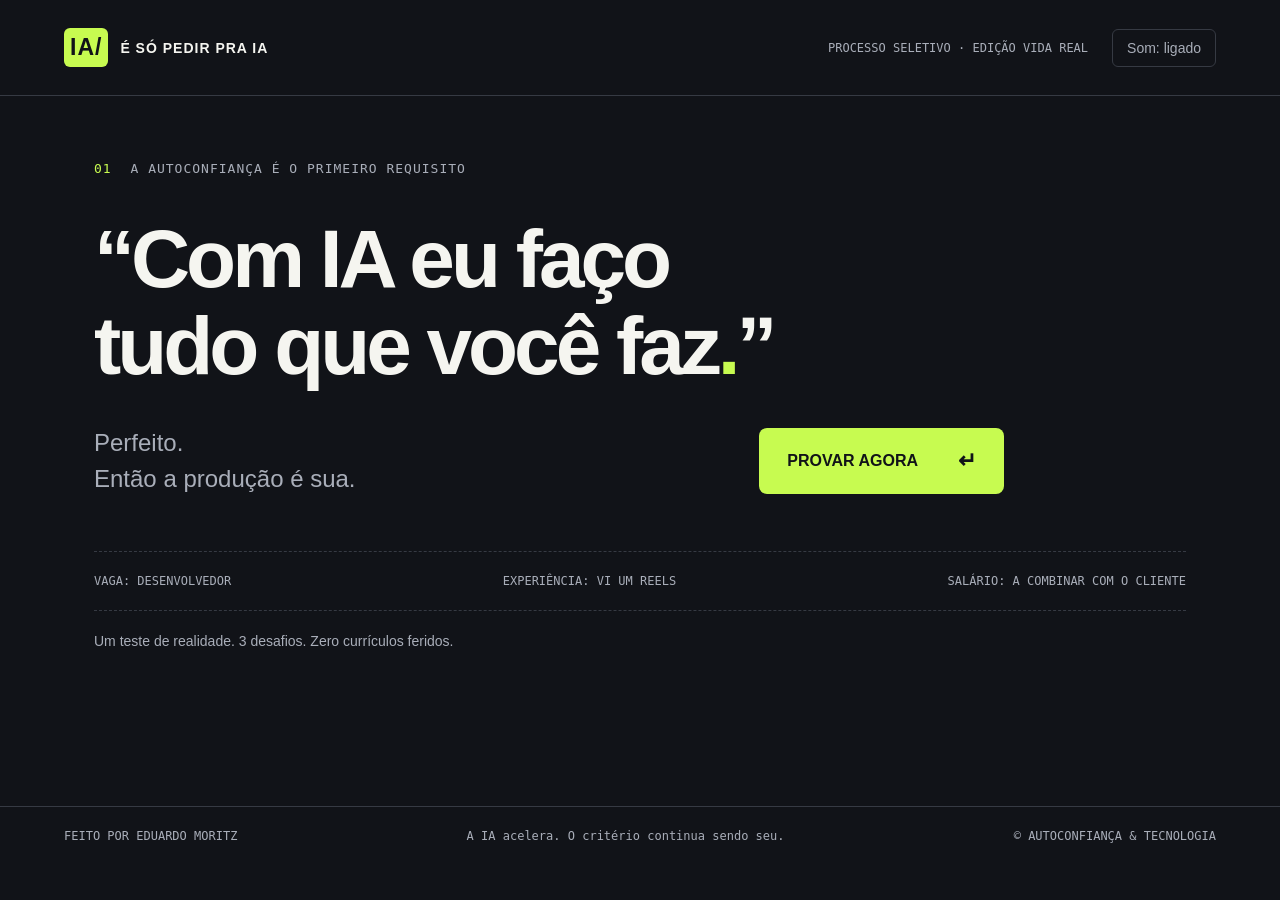
==== index.html @ 0b8c3782 "Restore Eduardo Moritz attribution in the footer" ====
<!doctype html><html lang="pt-BR"><head><meta charset="utf-8"><meta name="viewport" content="width=device-width,initial-scale=1"><meta name="theme-color" content="#111318"><title>É Só Pedir pra IA — o desafio</title><meta name="description" content="A IA faz tudo? Então vem assumir a produção. Um desafio para quem acha que desenvolver é só escrever um prompt."><link rel="icon" href="favicon.svg"><link rel="stylesheet" href="style.css"><script>
// Change to true to restore the story chooser and enable Fiscal de IA.
const FISCAL_ENABLED = false;
</script></head><body><header><a class="brand" href="./"><span class="logo">IA/</span> É SÓ PEDIR PRA IA</a><span class="edition">PROCESSO SELETIVO · EDIÇÃO VIDA REAL</span><button id="sound" class="quiet" aria-pressed="true">Som: ligado</button></header><main><section class="intro" id="intro"><div class="eyebrow"><span>01</span> A AUTOCONFIANÇA É O PRIMEIRO REQUISITO</div><h1>“Com IA eu faço<br>tudo que você faz<span class="lime">.</span>”</h1><div class="intro-bottom"><p>Perfeito.<br>Então a produção é sua.</p><button class="primary" id="start">PROVAR AGORA <span>↵</span></button></div><div class="ticket"><span>VAGA: DESENVOLVEDOR</span><span>EXPERIÊNCIA: VI UM REELS</span><span>SALÁRIO: A COMBINAR COM O CLIENTE</span></div><div class="aside-note">Um teste de realidade. 3 desafios. Zero currículos feridos.</div></section><section id="game" hidden><div class="game-top"><span id="stageLabel" class="eyebrow">DESAFIO 01 / 03</span><span id="confidence">AUTOCONFIANÇA: 100%</span></div><div class="progress"><i id="progress"></i></div><div class="workspace"><div class="window-bar"><span>● ● ●</span><span id="windowTitle">primeiro-dia.exe</span><span>VOCÊ / ADMIN</span></div><div class="game-content" id="content" aria-live="polite"></div></div><div class="game-foot"><span>Todos os clientes e incidentes são fictícios. O sofrimento é familiar.</span><button class="quiet" id="restart">Recomeçar</button></div></section></main><footer><span>FEITO POR EDUARDO MORITZ</span><span>A IA acelera. O critério continua sendo seu.</span><span>© AUTOCONFIANÇA & TECNOLOGIA</span></footer><div id="toast" role="status"></div><template id="storyChooser"><div class="eyebrow"><span>02 HISTÓRIAS</span> AUTOCONFIANÇA NÃO FALTA</div><h1>Escolha sua<br>especialidade<span class="lime">.</span></h1><p class="sub">Duas brincadeiras para quem tem certeza de que é fácil.</p><div class="story-grid"><article class="story-card"><div class="story-icon" aria-hidden="true">&lt;/&gt;</div><div class="eyebrow">01 · PRODUÇÃO É SUA</div><h2>É Só Pedir pra IA</h2><p>Meu trabalho é fácil? Então assume aqui rapidinho.</p><button class="primary" id="start">Eu faço em 30 segundos ↗</button><span class="story-meta">3 desafios · cliente incluso · sem cadastro</span></article><article class="story-card fiscal-card"><div class="story-icon" aria-hidden="true">IA?</div><div class="eyebrow">02 · REDDIT SOB INVESTIGAÇÃO</div><h2>Fiscal de IA</h2><p>Você reconhece texto de IA só de olhar?</p><button class="primary" id="startFiscal">Pode deixar que eu identifico ↗</button><span class="story-meta">10 textos · diploma por feeling · sem cadastro</span></article></div><div class="aside-note">Som ligado após sua primeira interação. Convicção ligada desde sempre.</div></template><script src="app.js"></script>
<script>
if (FISCAL_ENABLED) {
  $('intro').replaceChildren($('storyChooser').content.cloneNode(true));
  document.title = 'É Só Pedir pra IA — escolha sua história';
  document.querySelector('meta[name="description"]').content = 'Duas histórias: assuma a produção ou teste seu feeling no Fiscal de IA. Desafios curtos, humor e certificados.';
  document.querySelector('.edition').textContent = 'DUAS HISTÓRIAS · ZERO HUMILDADE';
  $('restart').textContent = 'Escolher história';
  const script = document.createElement('script');
  script.src = 'fiscal.js';
  document.body.append(script);
} else if (location.hash === '#fiscal-de-ia') {
  history.replaceState(null, '', location.pathname + location.search);
}
</script></body></html>
---- style.css ----
:root{--bg:#111318;--panel:#1a1d24;--line:#363a43;--muted:#a9aeb9;--lime:#c7fb50;--red:#ff7d83}*{box-sizing:border-box}body{margin:0;background:var(--bg);color:#f5f5f0;font-family:Arial,Helvetica,sans-serif;font-size:16px}button,a{-webkit-tap-highlight-color:transparent}button{font:inherit;cursor:pointer}button:focus-visible,a:focus-visible{outline:3px solid var(--lime);outline-offset:5px}[hidden]{display:none!important}header{max-width:1440px;margin:auto;padding:28px 5%;display:flex;gap:24px;align-items:center;border-bottom:1px solid var(--line)}a.brand{text-decoration:none;color:inherit;display:flex;align-items:center;gap:12px;font-size:14px;font-weight:800;letter-spacing:1px}.logo{background:var(--lime);color:var(--bg);font-size:23px;padding:6px;border-radius:6px}.edition{font:12px monospace;color:var(--muted);margin-left:auto}.quiet{border:1px solid var(--line);background:transparent;color:var(--muted);padding:10px 14px;border-radius:6px;font-size:14px}.quiet:hover{color:white;border-color:var(--muted)}main{max-width:1220px;margin:auto;padding:65px 5% 50px;min-height:calc(100vh - 190px)}.eyebrow{font:13px monospace;letter-spacing:1px;color:var(--muted)}.eyebrow span{display:inline-block;color:var(--lime);margin-right:10px}.intro h1{font-size:clamp(46px,6.4vw,86px);line-height:1.06;letter-spacing:-4px;margin:40px 0 35px;font-weight:850}.lime{color:var(--lime)}.intro-bottom{display:flex;align-items:center;justify-content:space-between;gap:24px;max-width:910px}.intro-bottom p{font-size:24px;color:var(--muted);line-height:1.5;margin:0}.primary{background:var(--lime);border:0;border-radius:8px;color:var(--bg);padding:20px 28px;font-weight:800;display:inline-flex;gap:40px;align-items:center;min-height:56px}.primary:hover{background:#dbff8c;transform:translateY(-2px)}.primary span{font-size:22px}.ticket{margin-top:54px;border-top:1px dashed var(--line);border-bottom:1px dashed var(--line);padding:22px 0;display:flex;gap:22px;justify-content:space-between;font:12px monospace;color:var(--muted)}.aside-note{margin-top:22px;font-size:14px;color:var(--muted)}footer{padding:22px 5%;max-width:1440px;margin:auto;border-top:1px solid var(--line);display:flex;justify-content:space-between;gap:24px;font:12px monospace;color:var(--muted)}.game-top{display:flex;justify-content:space-between;gap:15px;font:13px monospace;color:var(--lime)}.progress{height:3px;background:var(--line);margin:16px 0 30px}.progress i{display:block;height:100%;background:var(--lime);transition:width .4s}.workspace{background:var(--panel);border:1px solid var(--line);border-radius:12px;overflow:hidden}.window-bar{display:flex;justify-content:space-between;padding:16px 20px;background:#22262f;border-bottom:1px solid var(--line);color:var(--muted);font:12px monospace}.window-bar span:first-child{color:#747984;letter-spacing:4px}.game-content{padding:32px}.game-content h2{font-size:clamp(29px,4vw,44px);letter-spacing:-1.5px;margin:8px 0 14px}.sub{color:var(--muted);line-height:1.65;margin:0 0 24px}.arena{height:240px;border:1px dashed #4c525f;background:#13151b;border-radius:8px;position:relative;overflow:hidden}.escape{position:absolute;left:calc(50% - 90px);top:90px;min-width:180px;transition:left .15s,top .15s}.game-foot{display:flex;gap:20px;justify-content:space-between;align-items:center;margin-top:20px;color:var(--muted);font-size:13px}.row{display:flex;gap:12px;flex-wrap:wrap;margin-top:24px}.secondary{border:1px solid var(--line);background:#292e38;border-radius:8px;color:white;padding:15px 20px;min-height:50px}.secondary:hover{border-color:var(--lime)}.split{display:grid;grid-template-columns:1fr 1fr;gap:24px}.chat{border:1px solid var(--line);border-radius:8px;padding:20px;background:#13151b;min-height:215px}.chat-label{font:12px monospace;color:var(--lime);margin-bottom:18px}.bubble{padding:12px 15px;border-radius:4px 14px 14px 14px;background:#292e38;margin:10px 0;font-size:16px;line-height:1.5;animation:enter .3s ease}.bubble.small{color:var(--muted);font-size:14px;background:transparent;padding:0}.terminal{background:#0d0f13;border:1px solid var(--line);padding:20px;border-radius:8px;font:14px/1.9 monospace;color:var(--lime);min-height:130px}.terminal .error{color:var(--red)}.choices{display:grid;gap:10px}.choice{text-align:left;padding:17px 20px;border:1px solid var(--line);border-radius:8px;background:#242832;color:white;line-height:1.5}.choice:hover{border-color:var(--lime);background:#2f3540}.result{padding:18px;border-left:3px solid var(--lime);background:#222b1b;line-height:1.6;margin:20px 0}.certificate{text-align:center;border:1px solid var(--lime);padding:32px 22px;position:relative;background:#141b11}.certificate .eyebrow{color:var(--lime)}.certificate h2{font-size:clamp(35px,5vw,60px);margin:18px 0}.certificate p{color:var(--muted);line-height:1.7}.stamp{display:inline-block;border:2px solid var(--lime);color:var(--lime);padding:10px 18px;font:14px monospace;transform:rotate(-5deg);margin:15px}.final-quote{font-size:22px;line-height:1.5;text-align:center;margin:28px auto;max-width:680px}.center{justify-content:center}#toast{position:fixed;bottom:24px;left:50%;transform:translateX(-50%) translateY(100px);background:var(--lime);color:var(--bg);padding:15px 20px;border-radius:8px;box-shadow:0 8px 30px #0007;max-width:90vw;width:max-content;font-weight:700;font-size:14px;transition:transform .25s;z-index:5}#toast.show{transform:translateX(-50%) translateY(0)}@keyframes enter{from{opacity:0;transform:translateY(10px)}to{opacity:1;transform:translateY(0)}}@media(max-width:700px){header{padding:20px 6%;gap:12px}.edition{display:none}#sound{margin-left:auto;padding:9px;font-size:12px}main{padding:42px 6% 35px}.intro h1{letter-spacing:-2px;margin-top:32px}.intro-bottom{align-items:start;flex-direction:column}.intro-bottom p{font-size:21px}.primary{padding:18px 22px}.ticket{flex-direction:column;gap:14px;margin-top:35px}.eyebrow{font-size:12px;line-height:1.7}.game-top{font-size:12px;flex-direction:column;gap:8px}.game-content{padding:22px 18px}.split{grid-template-columns:1fr}.window-bar span:last-child{display:none}.arena{height:230px}.game-foot{align-items:start}.game-foot span{line-height:1.6}.certificate{padding:24px 12px}.final-quote{font-size:20px}footer{flex-direction:column;gap:12px;padding:22px 6%}}@media(prefers-reduced-motion:reduce){*{animation:none!important;transition:none!important}}

.pix-support{display:grid;grid-template-columns:1fr 256px;gap:32px;border-top:1px solid var(--line);border-bottom:1px solid var(--line);padding:30px 0;margin:30px 0}.pix-support h3{font-size:26px;line-height:1.3;letter-spacing:-.6px;margin:14px 0}.pix-support p{color:var(--muted);line-height:1.6}.pix-owner{font-size:14px;overflow-wrap:anywhere}.pix-qr{margin:0;text-align:center;align-self:center}.pix-qr img{width:256px;height:256px;max-width:100%;border-radius:8px;background:white}.pix-qr figcaption{font-size:14px;line-height:1.6;color:var(--muted);margin-top:12px}.pix-details{margin-top:18px;color:var(--muted);font-size:14px}.pix-details summary{cursor:pointer;padding:8px 0}.pix-details label{display:block;margin:12px 0}.pix-details textarea{display:block;width:100%;font:14px/1.5 monospace;resize:vertical;background:var(--bg);color:white;border:1px solid var(--line);border-radius:6px;padding:12px}.pix-note{font-size:13px}@media(max-width:700px){.pix-support{grid-template-columns:1fr;gap:24px}.pix-qr{justify-self:center}.pix-support h3{font-size:24px}}

.story-grid{display:grid;grid-template-columns:1fr 1fr;gap:24px;margin-top:32px}.story-card{display:flex;flex-direction:column;align-items:flex-start;padding:30px;border:1px solid var(--line);border-radius:14px;background:var(--panel)}.story-card:hover{border-color:var(--lime)}.story-icon{font:800 28px monospace;color:var(--lime);margin-bottom:28px}.story-card h2{font-size:32px;letter-spacing:-1px;margin:16px 0 6px}.story-card p{color:var(--muted);font-size:18px;line-height:1.6;margin:8px 0 28px}.story-card .primary{margin-top:auto;gap:8px;font-size:16px}.story-meta{font:12px/1.7 monospace;color:var(--muted);margin-top:18px}.fiscal-card .story-icon{color:#b7a4ff}.fiscal-tools{display:flex;flex-wrap:wrap;gap:10px;margin-bottom:20px}.reddit-comment{padding:24px;border:1px solid var(--line);border-radius:10px;background:#13151b}.reddit-comment blockquote{margin:0;font-size:20px;line-height:1.65;overflow-wrap:anywhere}.fiscal-choices{display:grid;grid-template-columns:repeat(3,1fr);gap:10px;margin-top:24px}.case-note{font-size:12px;color:var(--muted);line-height:1.6;margin-top:24px}.choice.correct-origin{border-color:var(--lime);background:#222b1b}button:disabled{cursor:default;opacity:.65;transform:none}.choice.correct-origin:disabled{opacity:1}.fiscal-score{font-size:28px;font-weight:800}.result p{margin:10px 0}.result span{color:var(--muted)}@media(max-width:700px){.story-grid{grid-template-columns:1fr;gap:16px}.story-card{padding:24px}.story-card h2{font-size:28px}.story-card .primary{width:100%;justify-content:center;font-size:14px}.fiscal-choices{grid-template-columns:1fr}.reddit-comment{padding:20px}.reddit-comment blockquote{font-size:18px}}

.source-link{color:var(--lime);display:inline-block;margin-top:10px}

.fiscal-supervisor{border:1px solid #514568;border-left:3px solid #b7a4ff;border-radius:8px;background:#211e2b;padding:18px 20px;margin:20px 0}.fiscal-supervisor .chat-label{display:block;color:#c9baff;margin-bottom:8px}.fiscal-supervisor p{line-height:1.6;margin:0}.fiscal-confidence{border:0;padding:0;margin:24px 0 0;min-width:0}.fiscal-confidence legend{font-size:14px;color:var(--muted);margin-bottom:12px}.confidence-options{display:flex;flex-wrap:wrap;gap:10px}.confidence-options [aria-pressed="true"]{background:var(--lime);border-color:var(--lime);color:var(--bg);font-weight:700}.confidence-hint{color:var(--muted);font-size:13px;line-height:1.5;margin:12px 0 0}.fiscal-choices{margin-top:16px}@media(max-width:700px){.confidence-options{display:grid;grid-template-columns:1fr}.confidence-options button{text-align:left}.fiscal-supervisor{padding:16px}.fiscal-score{font-size:23px}}

/* Headings receive programmatic focus for reading, without a selection outline. */
.intro h1[tabindex="-1"]:focus,.game-content h2[tabindex="-1"]:focus{outline:none}
.fiscal-case-header{display:flex;justify-content:space-between;align-items:center;gap:12px;flex-wrap:wrap}.fiscal-counter{border:1px solid var(--line);border-radius:6px;padding:6px 10px;background:var(--panel);color:var(--lime);font:700 15px monospace;white-space:nowrap}
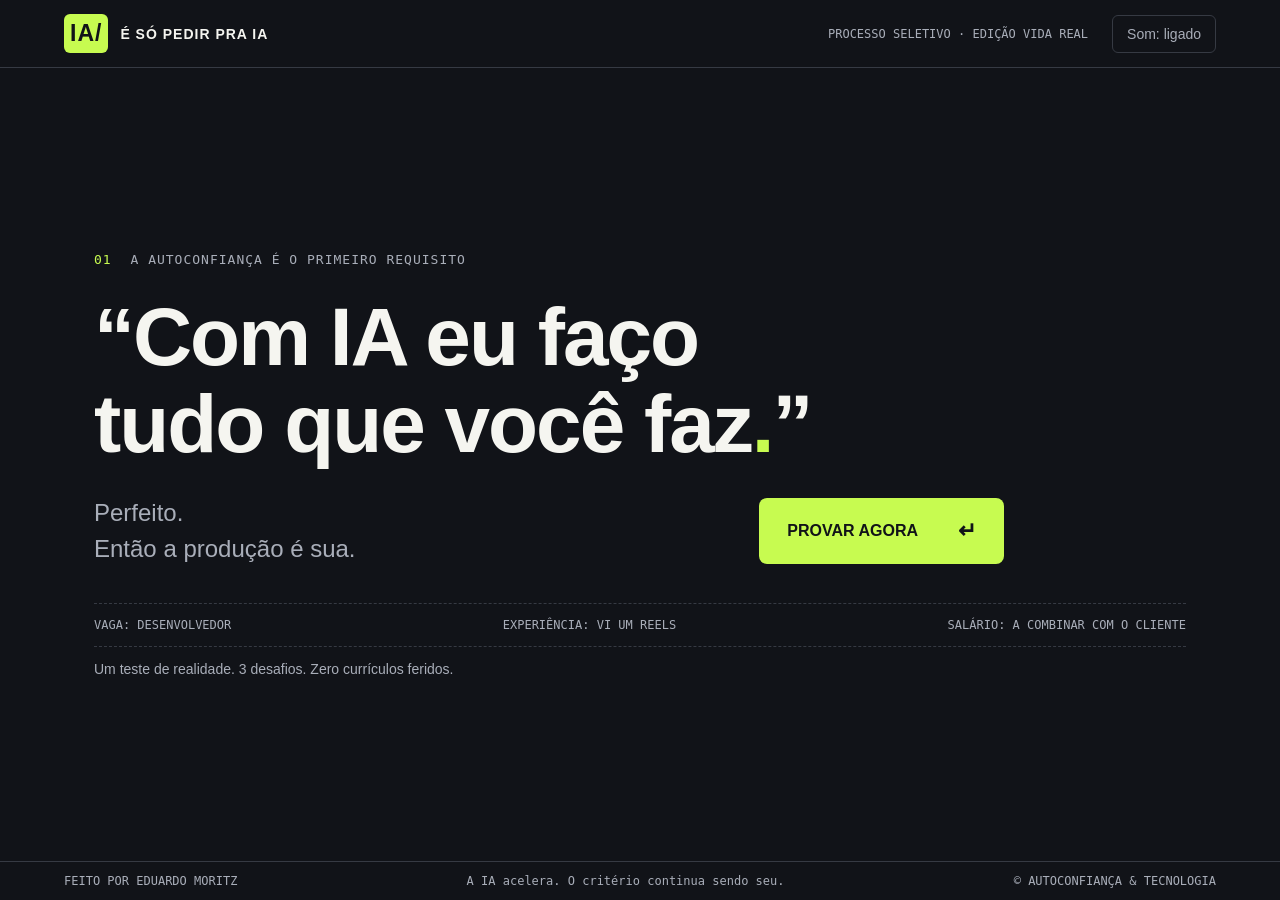
==== commit 892c24bf: "Fit the game to the viewport and paginate long rounds without scrolling" ====
--- a/index.html
+++ b/index.html
@@ -1,7 +1,7 @@
 <!doctype html><html lang="pt-BR"><head><meta charset="utf-8"><meta name="viewport" content="width=device-width,initial-scale=1"><meta name="theme-color" content="#111318"><title>É Só Pedir pra IA — o desafio</title><meta name="description" content="A IA faz tudo? Então vem assumir a produção. Um desafio para quem acha que desenvolver é só escrever um prompt."><link rel="icon" href="favicon.svg"><link rel="stylesheet" href="style.css"><script>
 // Change to true to restore the story chooser and enable Fiscal de IA.
 const FISCAL_ENABLED = false;
-</script></head><body><header><a class="brand" href="./"><span class="logo">IA/</span> É SÓ PEDIR PRA IA</a><span class="edition">PROCESSO SELETIVO · EDIÇÃO VIDA REAL</span><button id="sound" class="quiet" aria-pressed="true">Som: ligado</button></header><main><section class="intro" id="intro"><div class="eyebrow"><span>01</span> A AUTOCONFIANÇA É O PRIMEIRO REQUISITO</div><h1>“Com IA eu faço<br>tudo que você faz<span class="lime">.</span>”</h1><div class="intro-bottom"><p>Perfeito.<br>Então a produção é sua.</p><button class="primary" id="start">PROVAR AGORA <span>↵</span></button></div><div class="ticket"><span>VAGA: DESENVOLVEDOR</span><span>EXPERIÊNCIA: VI UM REELS</span><span>SALÁRIO: A COMBINAR COM O CLIENTE</span></div><div class="aside-note">Um teste de realidade. 3 desafios. Zero currículos feridos.</div></section><section id="game" hidden><div class="game-top"><span id="stageLabel" class="eyebrow">DESAFIO 01 / 03</span><span id="confidence">AUTOCONFIANÇA: 100%</span></div><div class="progress"><i id="progress"></i></div><div class="workspace"><div class="window-bar"><span>● ● ●</span><span id="windowTitle">primeiro-dia.exe</span><span>VOCÊ / ADMIN</span></div><div class="game-content" id="content" aria-live="polite"></div></div><div class="game-foot"><span>Todos os clientes e incidentes são fictícios. O sofrimento é familiar.</span><button class="quiet" id="restart">Recomeçar</button></div></section></main><footer><span>FEITO POR EDUARDO MORITZ</span><span>A IA acelera. O critério continua sendo seu.</span><span>© AUTOCONFIANÇA & TECNOLOGIA</span></footer><div id="toast" role="status"></div><template id="storyChooser"><div class="eyebrow"><span>02 HISTÓRIAS</span> AUTOCONFIANÇA NÃO FALTA</div><h1>Escolha sua<br>especialidade<span class="lime">.</span></h1><p class="sub">Duas brincadeiras para quem tem certeza de que é fácil.</p><div class="story-grid"><article class="story-card"><div class="story-icon" aria-hidden="true">&lt;/&gt;</div><div class="eyebrow">01 · PRODUÇÃO É SUA</div><h2>É Só Pedir pra IA</h2><p>Meu trabalho é fácil? Então assume aqui rapidinho.</p><button class="primary" id="start">Eu faço em 30 segundos ↗</button><span class="story-meta">3 desafios · cliente incluso · sem cadastro</span></article><article class="story-card fiscal-card"><div class="story-icon" aria-hidden="true">IA?</div><div class="eyebrow">02 · REDDIT SOB INVESTIGAÇÃO</div><h2>Fiscal de IA</h2><p>Você reconhece texto de IA só de olhar?</p><button class="primary" id="startFiscal">Pode deixar que eu identifico ↗</button><span class="story-meta">10 textos · diploma por feeling · sem cadastro</span></article></div><div class="aside-note">Som ligado após sua primeira interação. Convicção ligada desde sempre.</div></template><script src="app.js"></script>
+</script></head><body><header><a class="brand" href="./"><span class="logo">IA/</span> É SÓ PEDIR PRA IA</a><span class="edition">PROCESSO SELETIVO · EDIÇÃO VIDA REAL</span><button id="sound" class="quiet" aria-pressed="true">Som: ligado</button></header><main><section class="intro" id="intro"><div class="eyebrow"><span>01</span> A AUTOCONFIANÇA É O PRIMEIRO REQUISITO</div><h1>“Com IA eu faço<br>tudo que você faz<span class="lime">.</span>”</h1><div class="intro-bottom"><p>Perfeito.<br>Então a produção é sua.</p><button class="primary" id="start">PROVAR AGORA <span>↵</span></button></div><div class="ticket"><span>VAGA: DESENVOLVEDOR</span><span>EXPERIÊNCIA: VI UM REELS</span><span>SALÁRIO: A COMBINAR COM O CLIENTE</span></div><div class="aside-note">Um teste de realidade. 3 desafios. Zero currículos feridos.</div></section><section id="game" hidden><div class="game-top"><span id="stageLabel" class="eyebrow">DESAFIO 01 / 03</span><span id="confidence">AUTOCONFIANÇA: 100%</span></div><div class="progress"><i id="progress"></i></div><div class="workspace"><div class="window-bar"><span>● ● ●</span><span id="windowTitle">primeiro-dia.exe</span><span>VOCÊ / ADMIN</span></div><div class="game-content" id="content" aria-live="polite"></div></div><div class="game-foot"><span>Todos os clientes e incidentes são fictícios. O sofrimento é familiar.</span><button class="quiet" id="restart">Recomeçar</button></div></section></main><footer><span>FEITO POR EDUARDO MORITZ</span><span>A IA acelera. O critério continua sendo seu.</span><span>© AUTOCONFIANÇA & TECNOLOGIA</span></footer><div id="toast" role="status"></div><template id="storyChooser"><div class="eyebrow"><span>02 HISTÓRIAS</span> AUTOCONFIANÇA NÃO FALTA</div><h1>Escolha sua<br>especialidade<span class="lime">.</span></h1><p class="sub">Duas brincadeiras para quem tem certeza de que é fácil.</p><div class="story-grid"><article class="story-card"><div class="story-icon" aria-hidden="true">&lt;/&gt;</div><div class="eyebrow">01 · PRODUÇÃO É SUA</div><h2>É Só Pedir pra IA</h2><p>Meu trabalho é fácil? Então assume aqui rapidinho.</p><button class="primary" id="start">Eu faço em 30 segundos ↗</button><span class="story-meta">3 desafios · cliente incluso · sem cadastro</span></article><article class="story-card fiscal-card"><div class="story-icon" aria-hidden="true">IA?</div><div class="eyebrow">02 · REDDIT SOB INVESTIGAÇÃO</div><h2>Fiscal de IA</h2><p>Você reconhece texto de IA só de olhar?</p><button class="primary" id="startFiscal">Pode deixar que eu identifico ↗</button><span class="story-meta">10 textos · diploma por feeling · sem cadastro</span></article></div><div class="aside-note">Som ligado após sua primeira interação. Convicção ligada desde sempre.</div></template><script src="app.js"></script><script src="viewport.js"></script>
 <script>
 if (FISCAL_ENABLED) {
   $('intro').replaceChildren($('storyChooser').content.cloneNode(true));
--- a/style.css
+++ b/style.css
@@ -11,3 +11,98 @@
 /* Headings receive programmatic focus for reading, without a selection outline. */
 .intro h1[tabindex="-1"]:focus,.game-content h2[tabindex="-1"]:focus{outline:none}
 .fiscal-case-header{display:flex;justify-content:space-between;align-items:center;gap:12px;flex-wrap:wrap}.fiscal-counter{border:1px solid var(--line);border-radius:6px;padding:6px 10px;background:var(--panel);color:var(--lime);font:700 15px monospace;white-space:nowrap}
+
+/* A viewport-sized game. Long rounds flow into pages instead of scrolling. */
+html{height:100%;overflow:hidden}
+body{height:100vh;height:100dvh;overflow:hidden;display:flex;flex-direction:column}
+header,footer{width:100%;flex:none;margin:0 auto}
+header{padding:14px 5%}
+footer{padding:12px 5%;gap:12px;flex-wrap:wrap}
+main{width:100%;flex:1;min-height:0;min-width:0;margin:0 auto;padding:20px 5%;display:flex;flex-direction:column;overflow:clip}
+.intro{flex:1;min-height:0;display:flex;flex-direction:column;justify-content:center}
+.intro h1{font-size:clamp(32px,min(6.4vw,10vh),86px);margin:clamp(12px,3vh,32px) 0;letter-spacing:-2px}
+.intro-bottom{flex:none}
+.ticket{margin-top:clamp(12px,4vh,40px);padding:14px 0;gap:12px;flex-wrap:wrap}
+.aside-note{margin-top:14px}
+#game{flex:1;min-height:0;display:flex;flex-direction:column}
+.game-top{flex:none;gap:8px}
+.progress{flex:none;margin:10px 0 12px}
+.workspace{flex:1;min-height:0;min-width:0;display:flex;flex-direction:column}
+.window-bar{flex:none;padding:10px 16px}
+.game-viewport{flex:1;min-height:0;min-width:0;overflow:clip;margin:18px;position:relative}
+.game-content{padding:0;width:100%;height:100%;column-width:var(--page-width,800px);column-gap:32px;column-fill:auto;overflow:visible;transition:none;display:block}
+.game-content>*{max-width:100%;overflow-wrap:anywhere}
+.game-content h2{font-size:clamp(25px,3.6vw,40px);margin:8px 0 12px;break-after:avoid}
+.game-content .eyebrow{break-after:avoid}
+.game-content .sub{margin-bottom:16px;line-height:1.5}
+.game-content button{max-width:100%;white-space:normal;break-inside:avoid;overflow-wrap:anywhere}
+.game-content .row,.game-content .arena,.game-content .terminal,.game-content .bubble,.game-content .choice,.game-content .certificate,.game-content .result{break-inside:avoid}
+.game-content .primary{padding:14px 20px;min-height:48px;gap:14px}
+.game-content .secondary{padding:12px 16px;min-height:44px}
+.game-content .row{margin-top:16px;gap:10px}
+.game-content .arena{height:clamp(110px,25dvh,210px)}
+.game-content .escape{top:24px}
+.game-content .chat{padding:14px;min-height:0}
+.game-content .chat-label{margin-bottom:10px}
+.game-content .bubble{padding:10px 12px;margin:8px 0;line-height:1.4}
+.game-content .terminal{padding:14px;min-height:0;font:14px/1.5 monospace}
+.game-content .choice{padding:12px 14px;line-height:1.4}
+.game-content .certificate{padding:18px 14px}
+.game-content .certificate h2{font-size:clamp(28px,4vw,44px);margin:12px 0}
+.game-content .certificate p{line-height:1.45;margin:12px 0}
+.game-content .stamp{margin:8px;padding:8px 12px}
+.game-content .final-quote{font-size:20px;margin:18px auto}
+.game-pagination{flex:none;display:flex;justify-content:center;align-items:center;gap:16px;padding:10px 14px;border-top:1px solid var(--line);background:#22262f}
+.page-count{color:var(--muted);font:14px monospace;white-space:nowrap}
+.game-pagination button{min-height:40px}
+.game-foot{flex:none;margin-top:10px;gap:12px;font-size:12px}
+.game-foot .quiet{flex:none}
+#toast{bottom:12px;pointer-events:none}
+#toast:not(.show){visibility:hidden}
+@media(max-width:700px){
+ header{padding:10px 4%;gap:8px}
+ a.brand{font-size:11px;letter-spacing:.4px;gap:7px}
+ .logo{font-size:19px;padding:5px}
+ #sound{font-size:12px;padding:8px;white-space:nowrap}
+ main{padding:12px 4%}
+ .intro h1{font-size:clamp(30px,min(8vw,8dvh),52px);line-height:1.1;margin:14px 0}
+ .intro-bottom{gap:12px}
+ .intro-bottom p{font-size:18px;line-height:1.35}
+ .intro .primary{min-height:48px;padding:14px 20px}
+ .ticket{margin-top:18px;padding:12px 0;gap:8px;font-size:11px}
+ .aside-note{margin-top:10px;font-size:13px;line-height:1.4}
+ .game-top{flex-direction:row;flex-wrap:wrap;font-size:11px;gap:6px}
+ .window-bar{padding:8px 12px;font-size:11px;gap:8px}
+ .game-viewport{margin:12px}
+ .game-content .split{display:block}
+ .game-content .split>div{margin-bottom:14px}
+ .game-content .certificate h2{font-size:28px}
+ .game-foot>span{flex:1;line-height:1.3}
+ footer{flex-direction:row;justify-content:center;padding:8px 4%;font-size:10px;gap:6px 12px;text-align:center}
+ footer span:last-child{display:none}
+ .game-pagination{padding:8px;gap:10px}
+ .game-pagination .quiet{padding:8px 10px}
+}
+@media(max-height:500px){
+ header{padding:6px 4%}
+ main{padding:8px 4%}
+ .intro h1{font-size:clamp(24px,7dvh,38px);margin:8px 0}
+ .intro-bottom{flex-direction:row;align-items:center;gap:12px}
+ .intro-bottom p{font-size:16px;line-height:1.2}
+ .intro .primary{min-height:40px;padding:10px 16px}
+ .ticket{flex-direction:row;margin-top:10px;padding:8px 0;font-size:10px}
+ .aside-note{margin-top:6px;font-size:12px}
+ .game-viewport{margin:10px}
+ .game-content .split{display:block}
+ .game-content .certificate{break-inside:auto}
+ .game-content .certificate h2{font-size:25px}
+ .game-content .certificate p{margin:8px 0}
+ .game-content .chat{border:0;padding:8px}
+ .game-content .row{margin-top:10px}
+ .window-bar{display:none}
+ .game-foot>span{display:none}
+ .game-foot{margin-top:6px;justify-content:flex-end}
+ .game-foot .quiet{padding:6px 10px}
+ footer{padding:6px 4%}
+ footer span:not(:first-child){display:none}
+}
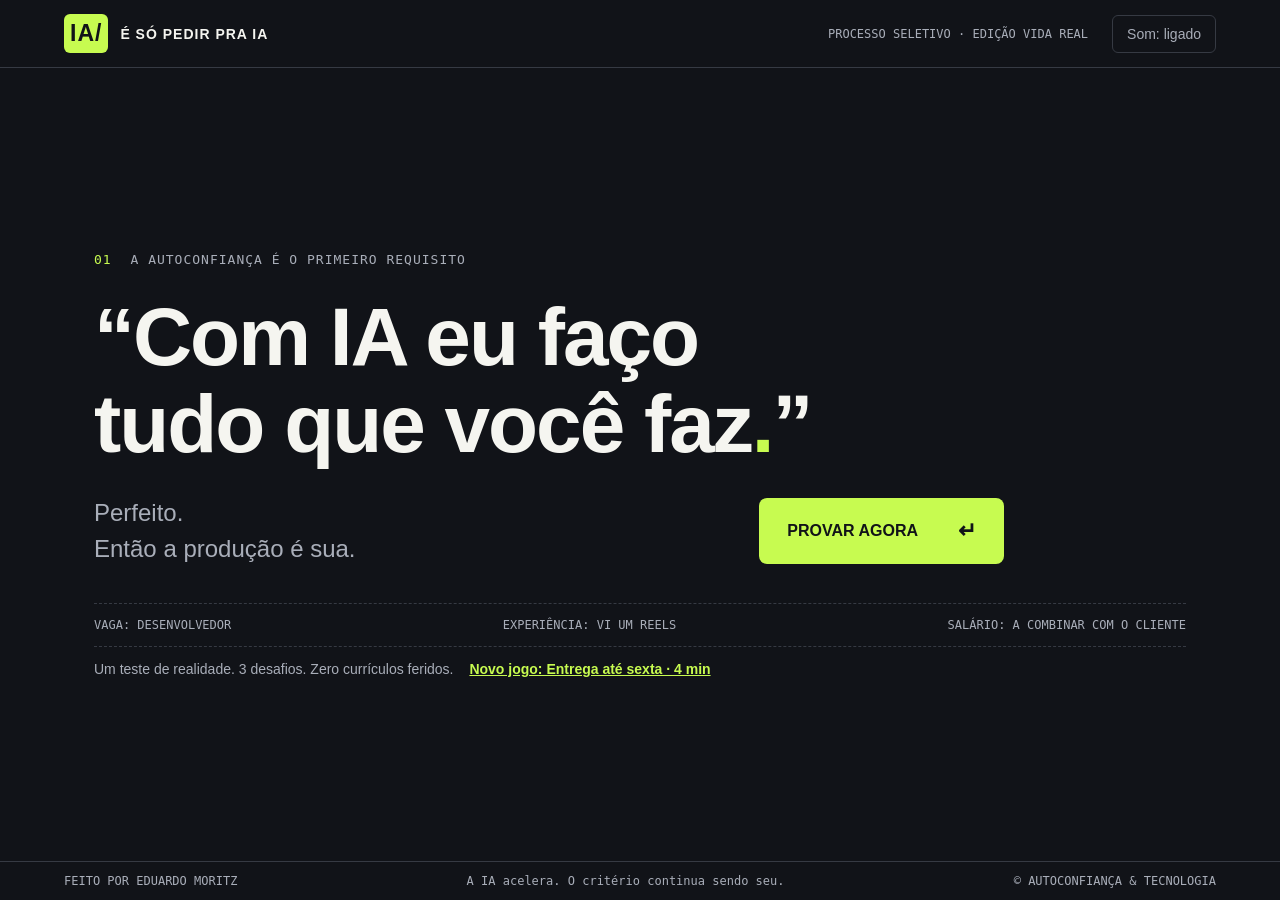
==== commit c77c0833: "Add standalone Entrega até sexta dev game and optional invitations" ====
--- a/index.html
+++ b/index.html
@@ -1,7 +1,7 @@
 <!doctype html><html lang="pt-BR"><head><meta charset="utf-8"><meta name="viewport" content="width=device-width,initial-scale=1"><meta name="theme-color" content="#111318"><title>É Só Pedir pra IA — o desafio</title><meta name="description" content="A IA faz tudo? Então vem assumir a produção. Um desafio para quem acha que desenvolver é só escrever um prompt."><link rel="icon" href="favicon.svg"><link rel="stylesheet" href="style.css"><script>
 // Change to true to restore the story chooser and enable Fiscal de IA.
 const FISCAL_ENABLED = false;
-</script></head><body><header><a class="brand" href="./"><span class="logo">IA/</span> É SÓ PEDIR PRA IA</a><span class="edition">PROCESSO SELETIVO · EDIÇÃO VIDA REAL</span><button id="sound" class="quiet" aria-pressed="true">Som: ligado</button></header><main><section class="intro" id="intro"><div class="eyebrow"><span>01</span> A AUTOCONFIANÇA É O PRIMEIRO REQUISITO</div><h1>“Com IA eu faço<br>tudo que você faz<span class="lime">.</span>”</h1><div class="intro-bottom"><p>Perfeito.<br>Então a produção é sua.</p><button class="primary" id="start">PROVAR AGORA <span>↵</span></button></div><div class="ticket"><span>VAGA: DESENVOLVEDOR</span><span>EXPERIÊNCIA: VI UM REELS</span><span>SALÁRIO: A COMBINAR COM O CLIENTE</span></div><div class="aside-note">Um teste de realidade. 3 desafios. Zero currículos feridos.</div></section><section id="game" hidden><div class="game-top"><span id="stageLabel" class="eyebrow">DESAFIO 01 / 03</span><span id="confidence">AUTOCONFIANÇA: 100%</span></div><div class="progress"><i id="progress"></i></div><div class="workspace"><div class="window-bar"><span>● ● ●</span><span id="windowTitle">primeiro-dia.exe</span><span>VOCÊ / ADMIN</span></div><div class="game-content" id="content" aria-live="polite"></div></div><div class="game-foot"><span>Todos os clientes e incidentes são fictícios. O sofrimento é familiar.</span><button class="quiet" id="restart">Recomeçar</button></div></section></main><footer><span>FEITO POR EDUARDO MORITZ</span><span>A IA acelera. O critério continua sendo seu.</span><span>© AUTOCONFIANÇA & TECNOLOGIA</span></footer><div id="toast" role="status"></div><template id="storyChooser"><div class="eyebrow"><span>02 HISTÓRIAS</span> AUTOCONFIANÇA NÃO FALTA</div><h1>Escolha sua<br>especialidade<span class="lime">.</span></h1><p class="sub">Duas brincadeiras para quem tem certeza de que é fácil.</p><div class="story-grid"><article class="story-card"><div class="story-icon" aria-hidden="true">&lt;/&gt;</div><div class="eyebrow">01 · PRODUÇÃO É SUA</div><h2>É Só Pedir pra IA</h2><p>Meu trabalho é fácil? Então assume aqui rapidinho.</p><button class="primary" id="start">Eu faço em 30 segundos ↗</button><span class="story-meta">3 desafios · cliente incluso · sem cadastro</span></article><article class="story-card fiscal-card"><div class="story-icon" aria-hidden="true">IA?</div><div class="eyebrow">02 · REDDIT SOB INVESTIGAÇÃO</div><h2>Fiscal de IA</h2><p>Você reconhece texto de IA só de olhar?</p><button class="primary" id="startFiscal">Pode deixar que eu identifico ↗</button><span class="story-meta">10 textos · diploma por feeling · sem cadastro</span></article></div><div class="aside-note">Som ligado após sua primeira interação. Convicção ligada desde sempre.</div></template><script src="app.js"></script><script src="viewport.js"></script>
+</script></head><body><header><a class="brand" href="./"><span class="logo">IA/</span> É SÓ PEDIR PRA IA</a><span class="edition">PROCESSO SELETIVO · EDIÇÃO VIDA REAL</span><button id="sound" class="quiet" aria-pressed="true">Som: ligado</button></header><main><section class="intro" id="intro"><div class="eyebrow"><span>01</span> A AUTOCONFIANÇA É O PRIMEIRO REQUISITO</div><h1>“Com IA eu faço<br>tudo que você faz<span class="lime">.</span>”</h1><div class="intro-bottom"><p>Perfeito.<br>Então a produção é sua.</p><button class="primary" id="start">PROVAR AGORA <span>↵</span></button></div><div class="ticket"><span>VAGA: DESENVOLVEDOR</span><span>EXPERIÊNCIA: VI UM REELS</span><span>SALÁRIO: A COMBINAR COM O CLIENTE</span></div><div class="aside-note">Um teste de realidade. 3 desafios. Zero currículos feridos. <a href="entrega.html" class="new-game-link">Novo jogo: Entrega até sexta · 4 min</a></div></section><section id="game" hidden><div class="game-top"><span id="stageLabel" class="eyebrow">DESAFIO 01 / 03</span><span id="confidence">AUTOCONFIANÇA: 100%</span></div><div class="progress"><i id="progress"></i></div><div class="workspace"><div class="window-bar"><span>● ● ●</span><span id="windowTitle">primeiro-dia.exe</span><span>VOCÊ / ADMIN</span></div><div class="game-content" id="content" aria-live="polite"></div></div><div class="game-foot"><span>Todos os clientes e incidentes são fictícios. O sofrimento é familiar.</span><button class="quiet" id="restart">Recomeçar</button></div></section></main><footer><span>FEITO POR EDUARDO MORITZ</span><span>A IA acelera. O critério continua sendo seu.</span><span>© AUTOCONFIANÇA & TECNOLOGIA</span></footer><div id="toast" role="status"></div><template id="storyChooser"><div class="eyebrow"><span>02 HISTÓRIAS</span> AUTOCONFIANÇA NÃO FALTA</div><h1>Escolha sua<br>especialidade<span class="lime">.</span></h1><p class="sub">Duas brincadeiras para quem tem certeza de que é fácil.</p><div class="story-grid"><article class="story-card"><div class="story-icon" aria-hidden="true">&lt;/&gt;</div><div class="eyebrow">01 · PRODUÇÃO É SUA</div><h2>É Só Pedir pra IA</h2><p>Meu trabalho é fácil? Então assume aqui rapidinho.</p><button class="primary" id="start">Eu faço em 30 segundos ↗</button><span class="story-meta">3 desafios · cliente incluso · sem cadastro</span></article><article class="story-card fiscal-card"><div class="story-icon" aria-hidden="true">IA?</div><div class="eyebrow">02 · REDDIT SOB INVESTIGAÇÃO</div><h2>Fiscal de IA</h2><p>Você reconhece texto de IA só de olhar?</p><button class="primary" id="startFiscal">Pode deixar que eu identifico ↗</button><span class="story-meta">10 textos · diploma por feeling · sem cadastro</span></article></div><div class="aside-note">Som ligado após sua primeira interação. Convicção ligada desde sempre.</div></template><script src="app.js"></script><script src="viewport.js"></script>
 <script>
 if (FISCAL_ENABLED) {
   $('intro').replaceChildren($('storyChooser').content.cloneNode(true));
--- a/style.css
+++ b/style.css
@@ -106,3 +106,20 @@
  footer{padding:6px 4%}
  footer span:not(:first-child){display:none}
 }
+
+/* Keep the optional Pix contribution readable on paginated screens. */
+.game-content .pix-support{grid-template-columns:minmax(0,1fr) 160px;gap:20px;padding:16px 0;margin:18px 0;break-inside:avoid}
+.game-content .pix-support h3{font-size:22px;margin:10px 0}
+.game-content .pix-support p{margin:10px 0;line-height:1.4}
+.game-content .pix-qr img{width:160px;height:160px}
+.game-content .pix-details{margin-top:10px}
+.game-content .pix-details textarea{resize:none}
+@media(max-width:700px){
+ .game-content .pix-support{display:block;break-inside:auto}
+ .game-content .pix-copy{break-inside:auto}
+ .game-content .pix-qr{margin:14px auto;break-inside:avoid}
+ .game-content .pix-qr img{width:144px;height:144px}
+ .game-content .pix-qr figcaption{margin-top:8px}
+}
+
+.new-game-link{display:inline-block;margin-left:12px;color:var(--lime);font-weight:700}.freela-invite{border:1px solid var(--line);border-radius:10px;padding:18px;margin:20px 0;break-inside:avoid}.freela-invite p{color:var(--muted);font-size:14px}.freela-invite a{display:inline-flex;text-decoration:none}@media(max-width:650px){.new-game-link{display:block;margin:8px 0 0}}
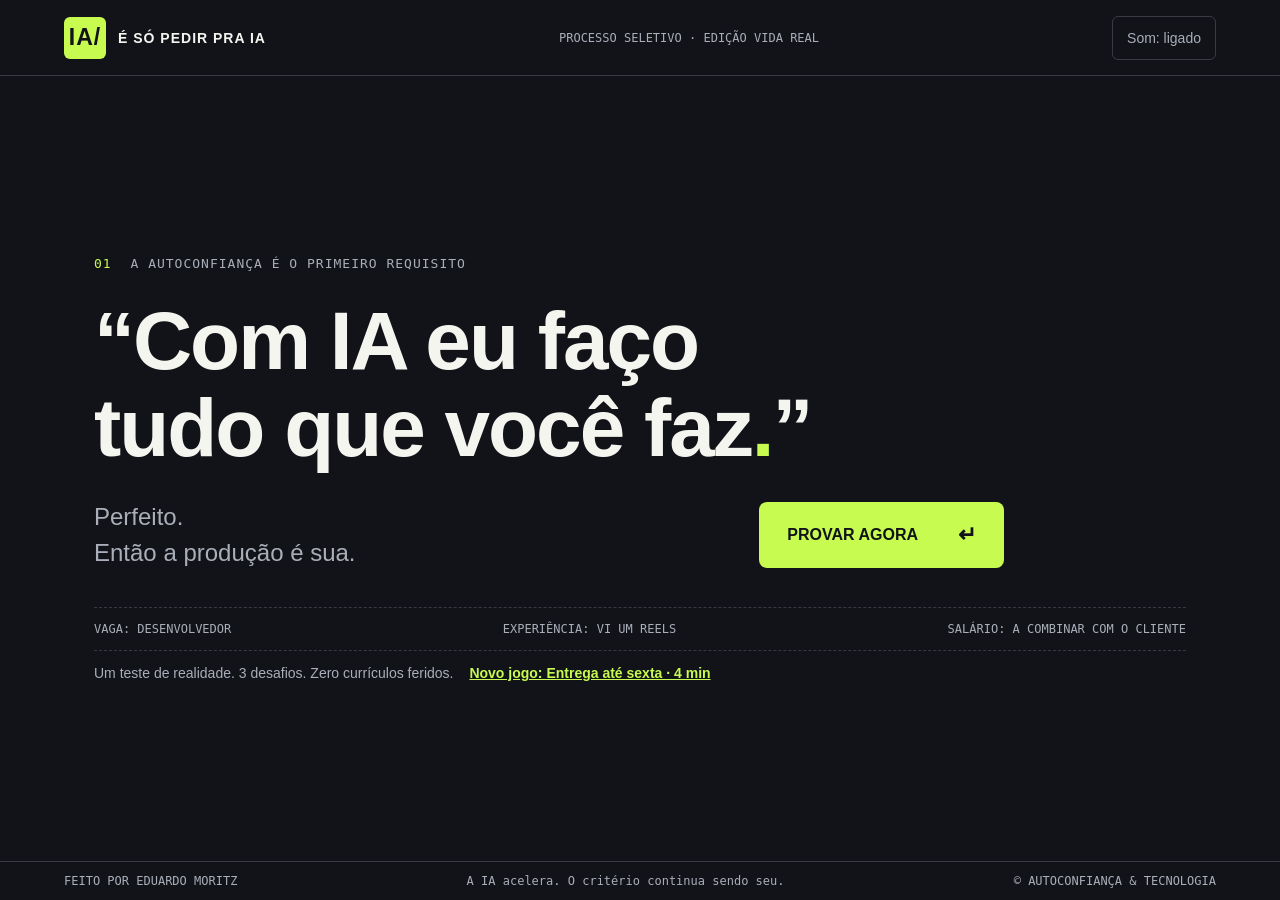
==== commit 5a392dd1: "fix: keep game text stable and replace scene pagination with scrolling" ====
--- a/index.html
+++ b/index.html
@@ -1,7 +1,7 @@
-<!doctype html><html lang="pt-BR"><head><meta charset="utf-8"><meta name="viewport" content="width=device-width,initial-scale=1"><meta name="theme-color" content="#111318"><title>É Só Pedir pra IA — o desafio</title><meta name="description" content="A IA faz tudo? Então vem assumir a produção. Um desafio para quem acha que desenvolver é só escrever um prompt."><link rel="icon" href="favicon.svg"><link rel="stylesheet" href="style.css"><script>
+<!doctype html><html lang="pt-BR"><head><meta charset="utf-8"><meta name="viewport" content="width=device-width,initial-scale=1"><meta name="theme-color" content="#111318"><title>É Só Pedir pra IA — o desafio</title><meta name="description" content="A IA faz tudo? Então vem assumir a produção. Um desafio para quem acha que desenvolver é só escrever um prompt."><link rel="icon" href="favicon.svg"><link rel="stylesheet" href="style.css?v=20261008-layout2"><link rel="stylesheet" href="game-shell.css?v=20261008-layout2"><link rel="stylesheet" href="voice-notes.css?v=20261008-layout2"><script>
 // Change to true to restore the story chooser and enable Fiscal de IA.
 const FISCAL_ENABLED = false;
-</script></head><body><header><a class="brand" href="./"><span class="logo">IA/</span> É SÓ PEDIR PRA IA</a><span class="edition">PROCESSO SELETIVO · EDIÇÃO VIDA REAL</span><button id="sound" class="quiet" aria-pressed="true">Som: ligado</button></header><main><section class="intro" id="intro"><div class="eyebrow"><span>01</span> A AUTOCONFIANÇA É O PRIMEIRO REQUISITO</div><h1>“Com IA eu faço<br>tudo que você faz<span class="lime">.</span>”</h1><div class="intro-bottom"><p>Perfeito.<br>Então a produção é sua.</p><button class="primary" id="start">PROVAR AGORA <span>↵</span></button></div><div class="ticket"><span>VAGA: DESENVOLVEDOR</span><span>EXPERIÊNCIA: VI UM REELS</span><span>SALÁRIO: A COMBINAR COM O CLIENTE</span></div><div class="aside-note">Um teste de realidade. 3 desafios. Zero currículos feridos. <a href="entrega.html" class="new-game-link">Novo jogo: Entrega até sexta · 4 min</a></div></section><section id="game" hidden><div class="game-top"><span id="stageLabel" class="eyebrow">DESAFIO 01 / 03</span><span id="confidence">AUTOCONFIANÇA: 100%</span></div><div class="progress"><i id="progress"></i></div><div class="workspace"><div class="window-bar"><span>● ● ●</span><span id="windowTitle">primeiro-dia.exe</span><span>VOCÊ / ADMIN</span></div><div class="game-content" id="content" aria-live="polite"></div></div><div class="game-foot"><span>Todos os clientes e incidentes são fictícios. O sofrimento é familiar.</span><button class="quiet" id="restart">Recomeçar</button></div></section></main><footer><span>FEITO POR EDUARDO MORITZ</span><span>A IA acelera. O critério continua sendo seu.</span><span>© AUTOCONFIANÇA & TECNOLOGIA</span></footer><div id="toast" role="status"></div><template id="storyChooser"><div class="eyebrow"><span>02 HISTÓRIAS</span> AUTOCONFIANÇA NÃO FALTA</div><h1>Escolha sua<br>especialidade<span class="lime">.</span></h1><p class="sub">Duas brincadeiras para quem tem certeza de que é fácil.</p><div class="story-grid"><article class="story-card"><div class="story-icon" aria-hidden="true">&lt;/&gt;</div><div class="eyebrow">01 · PRODUÇÃO É SUA</div><h2>É Só Pedir pra IA</h2><p>Meu trabalho é fácil? Então assume aqui rapidinho.</p><button class="primary" id="start">Eu faço em 30 segundos ↗</button><span class="story-meta">3 desafios · cliente incluso · sem cadastro</span></article><article class="story-card fiscal-card"><div class="story-icon" aria-hidden="true">IA?</div><div class="eyebrow">02 · REDDIT SOB INVESTIGAÇÃO</div><h2>Fiscal de IA</h2><p>Você reconhece texto de IA só de olhar?</p><button class="primary" id="startFiscal">Pode deixar que eu identifico ↗</button><span class="story-meta">10 textos · diploma por feeling · sem cadastro</span></article></div><div class="aside-note">Som ligado após sua primeira interação. Convicção ligada desde sempre.</div></template><script src="app.js"></script><script src="viewport.js"></script>
+</script></head><body><header><a class="brand" href="./"><span class="logo">IA/</span> É SÓ PEDIR PRA IA</a><span class="edition">PROCESSO SELETIVO · EDIÇÃO VIDA REAL</span><button id="sound" class="quiet" aria-pressed="true">Som: ligado</button></header><main><section class="intro" id="intro"><div class="eyebrow"><span>01</span> A AUTOCONFIANÇA É O PRIMEIRO REQUISITO</div><h1>“Com IA eu faço<br>tudo que você faz<span class="lime">.</span>”</h1><div class="intro-bottom"><p>Perfeito.<br>Então a produção é sua.</p><button class="primary" id="start">PROVAR AGORA <span>↵</span></button></div><div class="ticket"><span>VAGA: DESENVOLVEDOR</span><span>EXPERIÊNCIA: VI UM REELS</span><span>SALÁRIO: A COMBINAR COM O CLIENTE</span></div><div class="aside-note">Um teste de realidade. 3 desafios. Zero currículos feridos. <a href="entrega.html" class="new-game-link">Novo jogo: Entrega até sexta · 4 min</a></div></section><section id="game" hidden><div class="game-top"><span id="stageLabel" class="eyebrow">DESAFIO 01 / 03</span><span id="confidence">AUTOCONFIANÇA: 100%</span></div><div class="progress"><i id="progress"></i></div><div class="workspace"><div class="window-bar"><span>● ● ●</span><span id="windowTitle">primeiro-dia.exe</span><span>VOCÊ / ADMIN</span></div><div class="game-content" id="content" aria-live="polite"></div></div><div class="game-foot"><span>Todos os clientes e incidentes são fictícios. O sofrimento é familiar.</span><button class="quiet" id="restart">Recomeçar</button></div></section></main><footer><span>FEITO POR EDUARDO MORITZ</span><span>A IA acelera. O critério continua sendo seu.</span><span>© AUTOCONFIANÇA & TECNOLOGIA</span></footer><div id="toast" role="status"></div><template id="storyChooser"><div class="eyebrow"><span>02 HISTÓRIAS</span> AUTOCONFIANÇA NÃO FALTA</div><h1>Escolha sua<br>especialidade<span class="lime">.</span></h1><p class="sub">Duas brincadeiras para quem tem certeza de que é fácil.</p><div class="story-grid"><article class="story-card"><div class="story-icon" aria-hidden="true">&lt;/&gt;</div><div class="eyebrow">01 · PRODUÇÃO É SUA</div><h2>É Só Pedir pra IA</h2><p>Meu trabalho é fácil? Então assume aqui rapidinho.</p><button class="primary" id="start">Eu faço em 30 segundos ↗</button><span class="story-meta">3 desafios · cliente incluso · sem cadastro</span></article><article class="story-card fiscal-card"><div class="story-icon" aria-hidden="true">IA?</div><div class="eyebrow">02 · REDDIT SOB INVESTIGAÇÃO</div><h2>Fiscal de IA</h2><p>Você reconhece texto de IA só de olhar?</p><button class="primary" id="startFiscal">Pode deixar que eu identifico ↗</button><span class="story-meta">10 textos · diploma por feeling · sem cadastro</span></article></div><div class="aside-note">Som ligado após sua primeira interação. Convicção ligada desde sempre.</div></template><script src="client-voice.js?v=20261008-layout2"></script><script src="app.js?v=20261008-layout2"></script><script src="viewport.js?v=20261008-layout2"></script>
 <script>
 if (FISCAL_ENABLED) {
   $('intro').replaceChildren($('storyChooser').content.cloneNode(true));
--- a/style.css
+++ b/style.css
@@ -12,7 +12,7 @@
 .intro h1[tabindex="-1"]:focus,.game-content h2[tabindex="-1"]:focus{outline:none}
 .fiscal-case-header{display:flex;justify-content:space-between;align-items:center;gap:12px;flex-wrap:wrap}.fiscal-counter{border:1px solid var(--line);border-radius:6px;padding:6px 10px;background:var(--panel);color:var(--lime);font:700 15px monospace;white-space:nowrap}
 
-/* A viewport-sized game. Long rounds flow into pages instead of scrolling. */
+/* Fixed outer shell; each complete scene scrolls inside its workspace. */
 html{height:100%;overflow:hidden}
 body{height:100vh;height:100dvh;overflow:hidden;display:flex;flex-direction:column}
 header,footer{width:100%;flex:none;margin:0 auto}
@@ -29,14 +29,14 @@
 .progress{flex:none;margin:10px 0 12px}
 .workspace{flex:1;min-height:0;min-width:0;display:flex;flex-direction:column}
 .window-bar{flex:none;padding:10px 16px}
-.game-viewport{flex:1;min-height:0;min-width:0;overflow:clip;margin:18px;position:relative}
-.game-content{padding:0;width:100%;height:100%;column-width:var(--page-width,800px);column-gap:32px;column-fill:auto;overflow:visible;transition:none;display:block}
+.game-viewport{flex:1;min-height:0;min-width:0;overflow-y:auto;overflow-x:hidden;overscroll-behavior:contain;scrollbar-gutter:stable;margin:18px;position:relative}
+.game-content{padding:0 8px 12px 0;width:100%;height:auto;min-width:0;display:flow-root}
 .game-content>*{max-width:100%;overflow-wrap:anywhere}
-.game-content h2{font-size:clamp(25px,3.6vw,40px);margin:8px 0 12px;break-after:avoid}
-.game-content .eyebrow{break-after:avoid}
+.game-content h2{font-size:clamp(25px,3.6vw,40px);margin:8px 0 12px;}
+.game-content .eyebrow{}
 .game-content .sub{margin-bottom:16px;line-height:1.5}
-.game-content button{max-width:100%;white-space:normal;break-inside:avoid;overflow-wrap:anywhere}
-.game-content .row,.game-content .arena,.game-content .terminal,.game-content .bubble,.game-content .choice,.game-content .certificate,.game-content .result{break-inside:avoid}
+.game-content button{max-width:100%;white-space:normal;overflow-wrap:anywhere}
+.game-content .row,.game-content .arena,.game-content .terminal,.game-content .bubble,.game-content .choice,.game-content .certificate,.game-content .result{}
 .game-content .primary{padding:14px 20px;min-height:48px;gap:14px}
 .game-content .secondary{padding:12px 16px;min-height:44px}
 .game-content .row{margin-top:16px;gap:10px}
@@ -52,9 +52,6 @@
 .game-content .certificate p{line-height:1.45;margin:12px 0}
 .game-content .stamp{margin:8px;padding:8px 12px}
 .game-content .final-quote{font-size:20px;margin:18px auto}
-.game-pagination{flex:none;display:flex;justify-content:center;align-items:center;gap:16px;padding:10px 14px;border-top:1px solid var(--line);background:#22262f}
-.page-count{color:var(--muted);font:14px monospace;white-space:nowrap}
-.game-pagination button{min-height:40px}
 .game-foot{flex:none;margin-top:10px;gap:12px;font-size:12px}
 .game-foot .quiet{flex:none}
 #toast{bottom:12px;pointer-events:none}
@@ -80,9 +77,7 @@
  .game-foot>span{flex:1;line-height:1.3}
  footer{flex-direction:row;justify-content:center;padding:8px 4%;font-size:10px;gap:6px 12px;text-align:center}
  footer span:last-child{display:none}
- .game-pagination{padding:8px;gap:10px}
- .game-pagination .quiet{padding:8px 10px}
-}
+ }
 @media(max-height:500px){
  header{padding:6px 4%}
  main{padding:8px 4%}
@@ -94,7 +89,7 @@
  .aside-note{margin-top:6px;font-size:12px}
  .game-viewport{margin:10px}
  .game-content .split{display:block}
- .game-content .certificate{break-inside:auto}
+ .game-content .certificate{}
  .game-content .certificate h2{font-size:25px}
  .game-content .certificate p{margin:8px 0}
  .game-content .chat{border:0;padding:8px}
@@ -107,19 +102,23 @@
  footer span:not(:first-child){display:none}
 }
 
-/* Keep the optional Pix contribution readable on paginated screens. */
-.game-content .pix-support{grid-template-columns:minmax(0,1fr) 160px;gap:20px;padding:16px 0;margin:18px 0;break-inside:avoid}
+/* Keep the optional Pix contribution readable in the scene. */
+.game-content .pix-support{grid-template-columns:minmax(0,1fr) 160px;gap:20px;padding:16px 0;margin:18px 0;}
 .game-content .pix-support h3{font-size:22px;margin:10px 0}
 .game-content .pix-support p{margin:10px 0;line-height:1.4}
 .game-content .pix-qr img{width:160px;height:160px}
 .game-content .pix-details{margin-top:10px}
 .game-content .pix-details textarea{resize:none}
 @media(max-width:700px){
- .game-content .pix-support{display:block;break-inside:auto}
- .game-content .pix-copy{break-inside:auto}
- .game-content .pix-qr{margin:14px auto;break-inside:avoid}
+ .game-content .pix-support{display:block;}
+ .game-content .pix-copy{}
+ .game-content .pix-qr{margin:14px auto;}
  .game-content .pix-qr img{width:144px;height:144px}
  .game-content .pix-qr figcaption{margin-top:8px}
 }
 
-.new-game-link{display:inline-block;margin-left:12px;color:var(--lime);font-weight:700}.freela-invite{border:1px solid var(--line);border-radius:10px;padding:18px;margin:20px 0;break-inside:avoid}.freela-invite p{color:var(--muted);font-size:14px}.freela-invite a{display:inline-flex;text-decoration:none}@media(max-width:650px){.new-game-link{display:block;margin:8px 0 0}}
+.new-game-link{display:inline-block;margin-left:12px;color:var(--lime);font-weight:700}.freela-invite{border:1px solid var(--line);border-radius:10px;padding:18px;margin:20px 0;}.freela-invite p{color:var(--muted);font-size:14px}.freela-invite a{display:inline-flex;text-decoration:none}@media(max-width:650px){.new-game-link{display:block;margin:8px 0 0}}
+
+.intro{overflow-y:auto;overflow-x:hidden;justify-content:safe center}
+.game-content .voice-note{margin:10px 0}
+.game-content .split>*{min-width:0}
--- a/game-shell.css
+++ b/game-shell.css
@@ -0,0 +1,13 @@
+/* The same fixed header is used by both games. */
+body>header{width:100%;max-width:none;height:76px;min-height:76px;flex:0 0 76px;margin:0;padding:12px 5%;display:flex;align-items:center;gap:24px;border-bottom:1px solid var(--line);background:var(--bg);overflow:hidden}
+body>header .brand{display:flex;align-items:center;gap:12px;color:inherit;text-decoration:none;font:800 14px Arial,Helvetica,sans-serif;letter-spacing:1px;min-width:0;white-space:nowrap}
+body>header .logo{display:grid;place-items:center;flex:0 0 42px;width:42px;height:42px;padding:0;background:var(--lime);color:var(--bg);border-radius:6px;font:800 23px Arial,Helvetica,sans-serif}
+body>header .edition{margin-left:auto;font:12px monospace;color:var(--muted);white-space:nowrap}
+body>header #sound{flex:none;min-height:44px;margin-left:auto;padding:10px 14px;border:1px solid var(--line);border-radius:6px;background:transparent;color:var(--muted);font:14px Arial,Helvetica,sans-serif;white-space:nowrap}
+@media(max-width:1000px){body>header .edition{display:none}}
+@media(max-width:760px){
+ body>header{height:64px;min-height:64px;flex-basis:64px;padding:10px 4%;gap:8px}
+ body>header .brand{font-size:11px;gap:7px;letter-spacing:.4px}
+ body>header .logo{flex-basis:36px;width:36px;height:36px;font-size:20px}
+ body>header #sound{font-size:12px;padding:8px;min-height:44px}
+}
--- a/voice-notes.css
+++ b/voice-notes.css
@@ -0,0 +1,8 @@
+.voice-note:not(:empty){padding:12px;background:#203b33;border:1px solid #3c5d50;border-radius:4px 14px 14px 14px;display:grid;gap:8px;min-width:0;max-width:100%}
+.voice-note button{font:16px Arial,Helvetica,sans-serif;display:flex;align-items:center;gap:10px;width:100%;min-height:44px;text-align:left;border:0;background:transparent;padding:0;color:#f3fff8;cursor:pointer}
+.voice-note button::before{content:'▶';display:grid;place-items:center;flex:0 0 36px;width:36px;height:36px;border-radius:50%;background:#a8e3bc;color:#173226}
+.voice-note button[aria-pressed=true]::before{content:'■'}
+.voice-status,.voice-transcript-label{font:12px/1.5 Arial,Helvetica,sans-serif;color:#b3c9bd}
+.voice-transcript-label{border-top:1px solid #547565;padding-top:8px}
+.voice-note .voice-transcript{font:16px/1.5 Arial,Helvetica,sans-serif;color:#f0f7f3;margin:0;overflow-wrap:anywhere}
+.voice-note button:disabled{opacity:.65;cursor:default}
